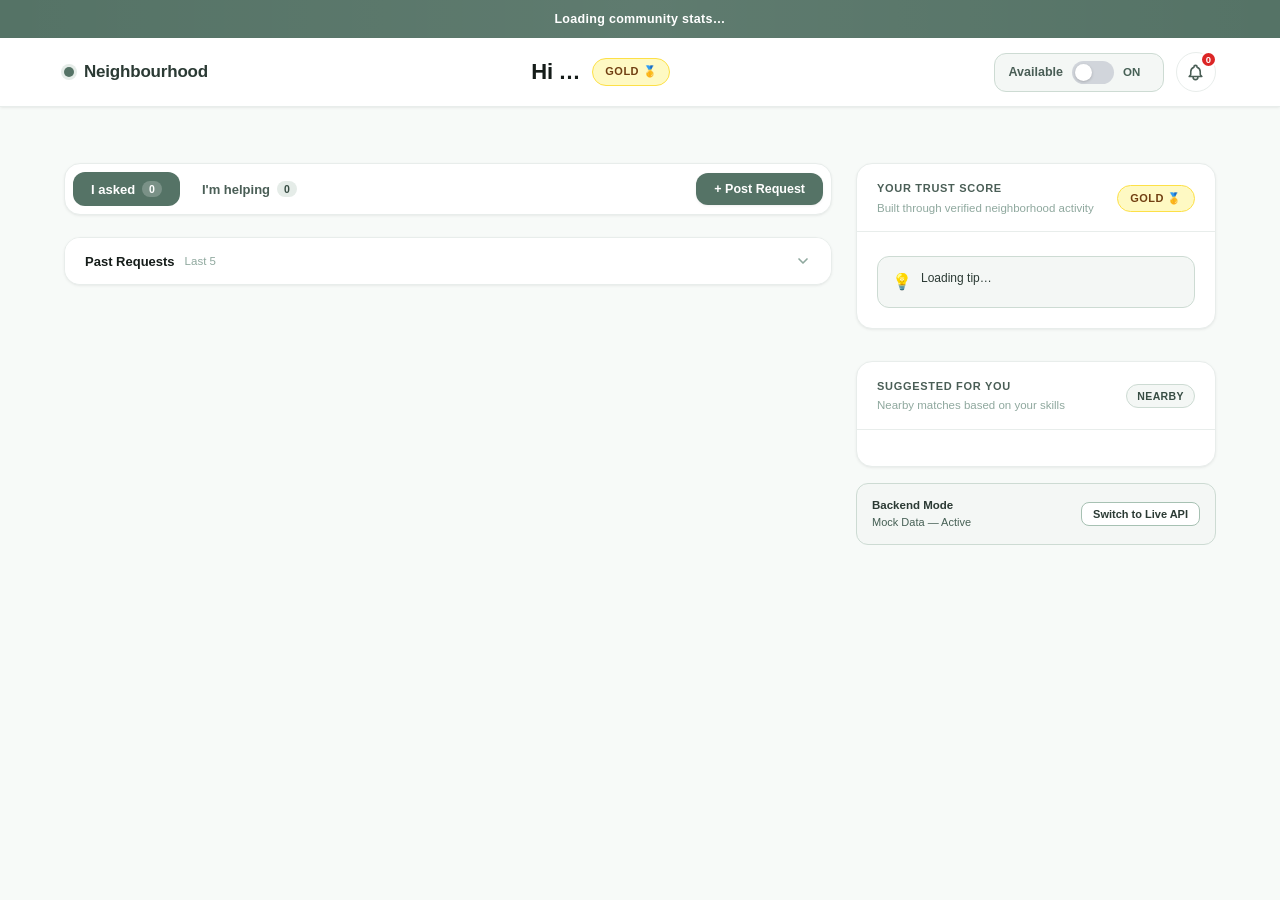
==== frontend/dashboard.html @ 4a4846ca "Dashboard" ====
<!DOCTYPE html>
<html lang="en">
<head>
  <meta charset="UTF-8" />
  <meta name="viewport" content="width=device-width, initial-scale=1.0" />
  <title>Neighborhood Help — Dashboard</title>
  <link rel="stylesheet" href="style.css" />
</head>
<body>

  <!-- ═══════════════════════════════════════════════════════════
       1. IMPACT BANNER
  ════════════════════════════════════════════════════════════ -->
  <div class="impact-banner" role="banner" aria-label="Community impact stats">
    <div class="impact-banner__inner" id="impactText">
      Loading community stats…
    </div>
  </div>

  <!-- ═══════════════════════════════════════════════════════════
       2. TOP NAV HEADER
  ════════════════════════════════════════════════════════════ -->
  <nav class="topnav" aria-label="Main navigation">
    <div class="topnav__inner container">

      <!-- Brand -->
      <div class="topnav__brand">
        <span class="topnav__logo-dot" aria-hidden="true"></span>
        <span class="topnav__brand-name">Neighbourhood</span>
      </div>

      <!-- Greeting + Badge (center on desktop) -->
      <div class="topnav__greeting">
        <h1 class="topnav__hi">Hi <span id="headerName">…</span></h1>
        <span id="headerBadge" class="badge-chip badge-chip--gold" aria-label="Trust badge">Gold 🥇</span>
      </div>

      <!-- Controls -->
      <div class="topnav__controls">

        <!-- Available toggle -->
        <label class="avail-toggle" for="availToggle" title="Toggle availability for helping neighbors">
          <span class="avail-toggle__label">Available</span>
          <div class="switch">
            <input type="checkbox" id="availToggle" role="switch"
                   aria-label="Toggle helper availability"
                   onchange="onAvailableToggle(this.checked)" />
            <span class="switch__slider"></span>
          </div>
          <span class="avail-toggle__state" id="availState">ON</span>
        </label>

        <!-- Notification Bell -->
        <div class="notif-wrap">
          <button class="notif-btn" id="notifBtn" onclick="toggleNotifDropdown()"
                  aria-label="Open notifications" aria-haspopup="true" aria-expanded="false">
            <svg viewBox="0 0 24 24" fill="none" stroke="currentColor" stroke-width="2" stroke-linecap="round" stroke-linejoin="round" aria-hidden="true">
              <path d="M15 17h5l-1.405-1.405A2.032 2.032 0 0118 14.158V11a6.002 6.002 0 00-4-5.659V5a2 2 0 10-4 0v.341C7.67 6.165 6 8.388 6 11v3.159c0 .538-.214 1.055-.595 1.436L4 17h5m6 0v1a3 3 0 11-6 0v-1m6 0H9"/>
            </svg>
            <span class="notif-badge" id="notifBadge" aria-live="polite">0</span>
          </button>

          <!-- Dropdown -->
          <div class="notif-dropdown" id="notifDropdown" role="dialog" aria-label="Notifications">
            <div class="notif-dropdown__header">
              <span class="notif-dropdown__title">Notifications</span>
              <button class="notif-dropdown__mark-all" onclick="markAllRead()">Mark all read</button>
            </div>
            <div class="notif-list" id="notifList" aria-live="polite">
              <!-- Rendered by JS -->
            </div>
          </div>
        </div>

      </div>
    </div>
  </nav>

  <!-- ═══════════════════════════════════════════════════════════
       MAIN
  ════════════════════════════════════════════════════════════ -->
  <main class="main" id="main">

    <!-- 3. STAT CARDS -->
    <section aria-label="Your statistics">
      <div class="stats-grid" id="statsGrid">
        <!-- Rendered by JS -->
      </div>
    </section>

    <!-- 4. TWO-COLUMN WORKSPACE -->
    <div class="workspace">

      <!-- ── LEFT COLUMN ──────────────────────────────────── -->
      <div class="left-col">

        <!-- Tab bar -->
        <div class="tab-bar" role="tablist">
          <div class="tabs">
            <button class="tab-btn active" id="tabBtn-asked"
                    role="tab" aria-selected="true"
                    onclick="switchTab('asked')" aria-controls="requestsList">
              I asked
              <span class="count" id="tabCountAsked">0</span>
            </button>
            <button class="tab-btn" id="tabBtn-helping"
                    role="tab" aria-selected="false"
                    onclick="switchTab('helping')" aria-controls="requestsList">
              I'm helping
              <span class="count" id="tabCountHelping">0</span>
            </button>
          </div>
          <button class="post-btn" aria-label="Post a new help request"
                  onclick="showToast('📝','Post Request','Neighborhood dispatch form opened. Describe your need and set urgency.')">
            + Post Request
          </button>
        </div>

        <!-- Requests list -->
        <div class="requests-list" id="requestsList" role="tabpanel" aria-label="Active requests">
          <!-- Rendered by JS -->
        </div>

        <!-- Past Requests Accordion -->
        <div class="past-accordion" id="pastAccordion">
          <button class="past-accordion__trigger"
                  onclick="togglePastAccordion()"
                  aria-expanded="false"
                  aria-controls="pastAccordionBody">
            <div class="past-accordion__left">
              <span>Past Requests</span>
              <span class="past-accordion__subtitle">Last 5</span>
            </div>
            <svg class="past-accordion__chevron" viewBox="0 0 24 24" fill="none"
                 stroke="currentColor" stroke-width="2.5" stroke-linecap="round"
                 stroke-linejoin="round" aria-hidden="true">
              <polyline points="6 9 12 15 18 9"/>
            </svg>
          </button>
          <div class="past-accordion__body" id="pastAccordionBody">
            <div id="pastList">
              <!-- Rendered by JS -->
            </div>
          </div>
        </div>

      </div><!-- /left-col -->

      <!-- ── RIGHT COLUMN ─────────────────────────────────── -->
      <aside class="right-col" aria-label="Trust score and suggestions">

        <!-- Trust Score Panel -->
        <div class="panel trust-panel">
          <div class="panel__head">
            <div>
              <div class="panel__title">Your Trust Score</div>
              <div class="panel__sub">Built through verified neighborhood activity</div>
            </div>
            <span id="trustBadgePill" class="badge-chip badge-chip--gold">Gold 🥇</span>
          </div>
          <div class="panel__body">
            <div id="trustBars">
              <!-- Rendered by JS -->
            </div>
            <div class="trust-tip">
              <span class="trust-tip__icon" aria-hidden="true">💡</span>
              <span class="trust-tip__text" id="trustTip">Loading tip…</span>
            </div>
          </div>
        </div>

        <!-- Suggested For You Panel -->
        <div class="panel">
          <div class="panel__head">
            <div>
              <div class="panel__title">Suggested For You</div>
              <div class="panel__sub">Nearby matches based on your skills</div>
            </div>
            <span class="chip chip--cat">Nearby</span>
          </div>
          <div class="panel__body" style="padding-top:16px;">
            <div id="suggestedList">
              <!-- Rendered by JS -->
            </div>
          </div>
        </div>

        <!-- Dev / Backend Mode Card -->
        <div class="dev-mode-card" role="region" aria-label="Developer mode settings">
          <div>
            <div class="dev-mode-card__label">Backend Mode</div>
            <div class="dev-mode-card__status" id="devModeStatus">Mock Data — Active</div>
          </div>
          <button class="dev-mode-card__btn" id="devModeBtn"
                  onclick="toggleMockMode()"
                  aria-label="Toggle between mock data and live API">
            Switch to Live API
          </button>
        </div>

      </aside><!-- /right-col -->

    </div><!-- /workspace -->
  </main>

  <!-- ═══════════════════════════════════════════════════════════
       TOAST NOTIFICATION
  ════════════════════════════════════════════════════════════ -->
  <div class="toast" id="toast" role="status" aria-live="polite" aria-atomic="true">
    <span class="toast__icon" id="toastIcon">💬</span>
    <div class="toast__body">
      <div class="toast__title" id="toastTitle"></div>
      <div class="toast__msg" id="toastMsg"></div>
    </div>
  </div>

  <script src="app.js"></script>
</body>
</html>
---- frontend/style.css ----
/* ============================================================
   NEIGHBORHOOD HELP PLATFORM — style.css
   Brand: #557366 (primary) and its tints
   Font: Arial, Helvetica, sans-serif
   ============================================================ */

/* ─── 1. CSS CUSTOM PROPERTIES ─────────────────────────────── */
:root {
  /* Brand palette */
  --brand-900: #1d2723;
  --brand-800: #2b3a34;
  --brand-700: #384d44;
  --brand-600: #466055;
  --brand-500: #557366; /* ★ Primary */
  --brand-400: #7d9e8e;
  --brand-300: #a7c1b3;
  --brand-200: #cddbd3;
  --brand-100: #e5ece8;
  --brand-50:  #f4f7f5;

  /* Semantic */
  --white:     #ffffff;
  --bg:        #f7faf8;
  --surface:   #ffffff;
  --border:    #e8edeb;
  --text-primary:   #151c19;
  --text-secondary: #4a5e56;
  --text-muted:     #8fa89e;

  /* Status colours */
  --sos:        #dc2626;
  --sos-bg:     #fef2f2;
  --sos-border: #fecaca;
  --amber:      #d97706;
  --amber-bg:   #fffbeb;
  --green:      #059669;
  --green-bg:   #ecfdf5;
  --grey:       #6b7280;
  --grey-bg:    #f3f4f6;

  /* Shadows */
  --shadow-xs:  0 1px 3px 0 rgba(0,0,0,.06), 0 1px 2px -1px rgba(0,0,0,.04);
  --shadow-sm:  0 2px 8px 0 rgba(0,0,0,.08), 0 1px 3px -1px rgba(0,0,0,.05);
  --shadow-md:  0 8px 24px 0 rgba(0,0,0,.10), 0 2px 6px -2px rgba(0,0,0,.06);
  --shadow-lg:  0 20px 48px 0 rgba(0,0,0,.14), 0 6px 12px -4px rgba(0,0,0,.08);

  --radius-sm: 8px;
  --radius-md: 12px;
  --radius-lg: 16px;
  --radius-xl: 20px;
  --radius-pill: 9999px;
}

/* ─── 2. RESET ──────────────────────────────────────────────── */
*, *::before, *::after { box-sizing: border-box; margin: 0; padding: 0; }
html { scroll-behavior: smooth; font-size: 16px; }

body {
  font-family: Arial, Helvetica, sans-serif;
  background: var(--bg);
  color: var(--text-primary);
  line-height: 1.6;
  -webkit-font-smoothing: antialiased;
}

a { text-decoration: none; color: inherit; }
button { cursor: pointer; font-family: inherit; border: none; background: none; }
img { max-width: 100%; display: block; }
ul { list-style: none; }

/* ─── 3. UTILITY CLASSES ────────────────────────────────────── */
.sr-only {
  position: absolute; width: 1px; height: 1px;
  padding: 0; margin: -1px; overflow: hidden;
  clip: rect(0,0,0,0); white-space: nowrap; border: 0;
}

.container {
  max-width: 1200px;
  margin: 0 auto;
  padding: 0 24px;
}

/* ─── 4. IMPACT BANNER ──────────────────────────────────────── */
.impact-banner {
  background: var(--brand-500);
  color: var(--white);
  text-align: center;
  padding: 9px 16px;
  font-size: 12.5px;
  font-weight: 600;
  letter-spacing: .3px;
  position: relative;
  overflow: hidden;
}
.impact-banner::before {
  content: '';
  position: absolute;
  inset: 0;
  background: linear-gradient(90deg, transparent, rgba(255,255,255,.06) 50%, transparent);
}
.impact-banner__inner {
  display: flex;
  align-items: center;
  justify-content: center;
  gap: 6px;
  flex-wrap: wrap;
}
.impact-banner__dot {
  width: 6px; height: 6px;
  border-radius: 50%;
  background: rgba(255,255,255,.55);
  display: inline-block;
}
.impact-banner__stat { opacity: .95; }

/* ─── 5. TOPNAV HEADER ──────────────────────────────────────── */
.topnav {
  background: var(--white);
  border-bottom: 1px solid var(--border);
  box-shadow: var(--shadow-xs);
  position: sticky;
  top: 0;
  z-index: 200;
}
.topnav__inner {
  display: flex;
  align-items: center;
  justify-content: space-between;
  gap: 16px;
  padding: 14px 24px;
}
.topnav__brand {
  display: flex;
  align-items: center;
  gap: 10px;
}
.topnav__logo-dot {
  width: 10px; height: 10px;
  border-radius: 50%;
  background: var(--brand-500);
  box-shadow: 0 0 0 3px var(--brand-100);
}
.topnav__brand-name {
  font-size: 17px;
  font-weight: 700;
  color: var(--brand-800);
  letter-spacing: -.2px;
}

.topnav__greeting {
  display: flex;
  align-items: center;
  gap: 12px;
}
.topnav__hi {
  font-size: 22px;
  font-weight: 800;
  color: var(--text-primary);
  letter-spacing: -.3px;
}
.badge-chip {
  display: inline-flex;
  align-items: center;
  gap: 5px;
  padding: 4px 12px;
  border-radius: var(--radius-pill);
  font-size: 11px;
  font-weight: 700;
  letter-spacing: .5px;
  text-transform: uppercase;
  border: 1.5px solid;
}
.badge-chip--gold   { background: #fef9c3; color: #713f12; border-color: #fde047; }
.badge-chip--silver { background: #f1f5f9; color: #334155; border-color: #cbd5e1; }
.badge-chip--bronze { background: #fef3c7; color: #78350f; border-color: #fcd34d; }

.topnav__controls {
  display: flex;
  align-items: center;
  gap: 12px;
}

/* Available toggle */
.avail-toggle {
  display: flex;
  align-items: center;
  gap: 9px;
  padding: 7px 14px;
  border-radius: var(--radius-md);
  background: var(--brand-50);
  border: 1.5px solid var(--brand-200);
  transition: background .2s, border-color .2s;
  cursor: pointer;
  user-select: none;
}
.avail-toggle:hover { background: var(--brand-100); }
.avail-toggle__label { font-size: 12.5px; font-weight: 700; color: var(--text-secondary); }
.avail-toggle__state { font-size: 11.5px; font-weight: 800; color: var(--brand-600); min-width: 26px; }

.switch { position: relative; display: inline-block; width: 42px; height: 23px; }
.switch input { opacity: 0; width: 0; height: 0; }
.switch__slider {
  position: absolute; inset: 0;
  background: #d1d5db;
  border-radius: var(--radius-pill);
  transition: background .25s;
}
.switch__slider::before {
  content: '';
  position: absolute;
  width: 17px; height: 17px;
  left: 3px; top: 3px;
  background: var(--white);
  border-radius: 50%;
  transition: transform .25s;
  box-shadow: 0 1px 3px rgba(0,0,0,.2);
}
.switch input:checked + .switch__slider { background: var(--brand-500); }
.switch input:checked + .switch__slider::before { transform: translateX(19px); }
.switch input:focus-visible + .switch__slider { outline: 2px solid var(--brand-500); outline-offset: 2px; }

/* Notification bell */
.notif-wrap { position: relative; }
.notif-btn {
  position: relative;
  width: 40px; height: 40px;
  border-radius: 50%;
  display: flex; align-items: center; justify-content: center;
  color: var(--text-secondary);
  background: transparent;
  border: 1.5px solid var(--border);
  transition: background .2s, color .2s, border-color .2s;
}
.notif-btn:hover { background: var(--brand-50); color: var(--brand-600); border-color: var(--brand-200); }
.notif-btn svg { width: 19px; height: 19px; }
.notif-badge {
  position: absolute;
  top: -2px; right: -2px;
  background: var(--sos);
  color: var(--white);
  font-size: 9.5px; font-weight: 800;
  width: 17px; height: 17px;
  border-radius: 50%;
  display: flex; align-items: center; justify-content: center;
  border: 2px solid var(--white);
}
.notif-badge.hidden { display: none; }

/* Notification dropdown */
.notif-dropdown {
  position: absolute;
  top: calc(100% + 10px);
  right: 0;
  width: 320px;
  background: var(--white);
  border: 1.5px solid var(--border);
  border-radius: var(--radius-lg);
  box-shadow: var(--shadow-lg);
  overflow: hidden;
  z-index: 300;
  display: none;
}
.notif-dropdown.open { display: block; }
.notif-dropdown__header {
  display: flex; align-items: center; justify-content: space-between;
  padding: 13px 16px 11px;
  border-bottom: 1px solid var(--border);
}
.notif-dropdown__title { font-size: 11px; font-weight: 700; text-transform: uppercase; letter-spacing: .7px; color: var(--text-secondary); }
.notif-dropdown__mark-all { font-size: 11.5px; font-weight: 700; color: var(--brand-500); background: none; border: none; cursor: pointer; }
.notif-dropdown__mark-all:hover { color: var(--brand-700); }
.notif-list { max-height: 280px; overflow-y: auto; }
.notif-item {
  display: flex; align-items: flex-start; gap: 10px;
  padding: 12px 16px;
  border-bottom: 1px solid var(--brand-50);
  transition: background .15s;
}
.notif-item:hover { background: var(--brand-50); }
.notif-item.unread { background: rgba(85,115,102,.04); }
.notif-item__dot {
  width: 8px; height: 8px; border-radius: 50%;
  background: var(--brand-500);
  margin-top: 5px; flex-shrink: 0;
}
.notif-item.read .notif-item__dot { background: transparent; border: 1.5px solid var(--border); }
.notif-item__text { font-size: 12.5px; color: var(--text-primary); line-height: 1.5; }
.notif-item.read .notif-item__text { color: var(--text-secondary); }

/* ─── 6. MAIN CONTENT ───────────────────────────────────────── */
.main { padding: 28px 24px 60px; max-width: 1200px; margin: 0 auto; }

/* ─── 7. STAT CARDS ─────────────────────────────────────────── */
.stats-grid {
  display: grid;
  grid-template-columns: repeat(4, 1fr);
  gap: 16px;
  margin-bottom: 28px;
}
.stat-card {
  background: var(--white);
  border: 1.5px solid var(--border);
  border-radius: var(--radius-lg);
  padding: 20px 22px;
  box-shadow: var(--shadow-xs);
  position: relative;
  overflow: hidden;
  transition: box-shadow .2s, transform .2s;
}
.stat-card:hover { box-shadow: var(--shadow-sm); transform: translateY(-1px); }
.stat-card::after {
  content: '';
  position: absolute;
  top: 0; left: 0; right: 0;
  height: 3px;
  background: var(--brand-500);
  border-radius: var(--radius-lg) var(--radius-lg) 0 0;
}
.stat-card__label {
  font-size: 11px; font-weight: 700;
  text-transform: uppercase; letter-spacing: .6px;
  color: var(--text-muted);
  margin-bottom: 10px;
}
.stat-card__value {
  font-size: 34px; font-weight: 800;
  color: var(--brand-700);
  line-height: 1;
  letter-spacing: -1px;
}
.stat-card__value--amber { color: var(--amber); }
.stat-card__value--green { color: var(--green); }
.stat-card__sub {
  font-size: 11.5px; color: var(--text-muted);
  margin-top: 6px;
}
.stat-card__icon {
  position: absolute;
  bottom: 16px; right: 18px;
  font-size: 28px;
  opacity: .12;
}

/* ─── 8. TWO-COLUMN LAYOUT ──────────────────────────────────── */
.workspace {
  display: grid;
  grid-template-columns: 1fr 360px;
  gap: 24px;
  align-items: start;
}

/* ─── 9. PANEL / CARD SHELL ─────────────────────────────────── */
.panel {
  background: var(--white);
  border: 1.5px solid var(--border);
  border-radius: var(--radius-lg);
  box-shadow: var(--shadow-xs);
  overflow: hidden;
}
.panel__head {
  display: flex; align-items: center; justify-content: space-between;
  padding: 16px 20px 14px;
  border-bottom: 1px solid var(--border);
}
.panel__title {
  font-size: 11px; font-weight: 700;
  text-transform: uppercase; letter-spacing: .7px;
  color: var(--text-secondary);
}
.panel__sub {
  font-size: 11.5px; color: var(--text-muted); margin-top: 1px;
}
.panel__body { padding: 20px; }

/* ─── 10. TAB BAR ───────────────────────────────────────────── */
.tab-bar {
  display: flex;
  align-items: center;
  justify-content: space-between;
  padding: 8px;
  background: var(--white);
  border: 1.5px solid var(--border);
  border-radius: var(--radius-lg);
  box-shadow: var(--shadow-xs);
  margin-bottom: 16px;
}
.tabs { display: flex; gap: 4px; }
.tab-btn {
  display: flex; align-items: center; gap: 7px;
  padding: 9px 18px;
  border-radius: var(--radius-md);
  font-size: 13px; font-weight: 700;
  color: var(--text-secondary);
  border: none; background: none;
  transition: all .2s;
}
.tab-btn:hover { background: var(--brand-50); color: var(--brand-700); }
.tab-btn.active { background: var(--brand-500); color: var(--white); }
.tab-btn .count {
  font-size: 10.5px; font-weight: 800;
  padding: 2px 7px;
  border-radius: var(--radius-pill);
  background: rgba(255,255,255,.22);
  color: inherit;
}
.tab-btn:not(.active) .count { background: var(--brand-100); color: var(--brand-700); }

.post-btn {
  display: flex; align-items: center; gap: 7px;
  padding: 9px 18px;
  border-radius: var(--radius-md);
  font-size: 12.5px; font-weight: 700;
  background: var(--brand-500);
  color: var(--white);
  border: none;
  transition: background .2s;
  box-shadow: var(--shadow-xs);
}
.post-btn:hover { background: var(--brand-600); }

/* ─── 11. REQUEST CARDS ─────────────────────────────────────── */
.requests-list { display: flex; flex-direction: column; gap: 14px; }

.req-card {
  background: var(--white);
  border: 1.5px solid var(--border);
  border-radius: var(--radius-lg);
  padding: 20px;
  box-shadow: var(--shadow-xs);
  transition: box-shadow .2s;
}
.req-card:hover { box-shadow: var(--shadow-sm); }
.req-card--sos {
  border-color: var(--sos-border);
  box-shadow: 0 0 0 3px rgba(220,38,38,.06), var(--shadow-xs);
}

.req-card__header {
  display: flex; align-items: flex-start;
  justify-content: space-between; gap: 12px;
}
.req-card__title-row { display: flex; align-items: center; gap: 8px; flex-wrap: wrap; }
.req-card__title { font-size: 16px; font-weight: 700; color: var(--text-primary); line-height: 1.3; }
.req-card__meta { display: flex; align-items: center; gap: 8px; margin-top: 5px; flex-wrap: wrap; }
.req-card__id { font-size: 11px; color: var(--text-muted); }

/* Urgency Chips */
.chip {
  display: inline-flex; align-items: center; gap: 4px;
  padding: 3px 10px;
  border-radius: var(--radius-pill);
  font-size: 10.5px; font-weight: 700;
  text-transform: uppercase; letter-spacing: .4px;
  border: 1px solid transparent;
}
.chip--sos     { background: var(--sos-bg); color: var(--sos); border-color: var(--sos-border); }
.chip--cat     { background: var(--brand-50); color: var(--brand-700); border-color: var(--brand-200); }
.chip--amber   { background: var(--amber-bg); color: var(--amber); border-color: #fde68a; }
.chip--green   { background: var(--green-bg); color: var(--green); border-color: #6ee7b7; }
.chip--grey    { background: var(--grey-bg); color: var(--grey); border-color: #d1d5db; }
.chip--blue    { background: #eff6ff; color: #2563eb; border-color: #bfdbfe; }

/* SOS Pulse Indicator */
.sos-dot {
  width: 8px; height: 8px;
  border-radius: 50%;
  background: var(--sos);
  animation: sos-pulse 1.8s infinite;
  display: inline-block;
}
@keyframes sos-pulse {
  0%, 100% { opacity: 1; transform: scale(1); }
  50%       { opacity: .4; transform: scale(.7); }
}

/* SOS Escalation Box */
.escalation-box {
  margin-top: 16px;
  padding: 14px 16px;
  border-radius: var(--radius-md);
  background: var(--sos-bg);
  border: 1px solid var(--sos-border);
  display: flex; align-items: center; justify-content: space-between; gap: 12px;
}
.escalation-box__left { display: flex; align-items: center; gap: 10px; }
.escalation-box__icon { font-size: 20px; }
.escalation-box__text { font-size: 13px; font-weight: 600; color: #991b1b; line-height: 1.4; }
.escalation-box__text strong { font-weight: 800; }
.escalation-box__timer {
  text-align: right; flex-shrink: 0;
}
.escalation-box__timer-label { font-size: 10px; color: #b91c1c; font-weight: 600; }
.escalation-box__timer-val {
  font-family: 'Courier New', monospace;
  font-size: 18px; font-weight: 800;
  color: #991b1b;
  background: rgba(220,38,38,.1);
  padding: 3px 10px;
  border-radius: 6px;
  display: block;
}

/* Status Progress Line */
.progress-track {
  margin-top: 18px;
  position: relative;
}
.progress-steps {
  display: flex; align-items: flex-start;
  position: relative;
}
.progress-steps::before {
  content: '';
  position: absolute;
  top: 11px; left: 12px; right: 12px;
  height: 2px;
  background: #e5e7eb;
  z-index: 0;
}
.progress-fill {
  position: absolute;
  top: 11px; left: 12px;
  height: 2px;
  background: var(--brand-500);
  z-index: 1;
  transition: width .5s ease;
}
.progress-step {
  flex: 1;
  display: flex; flex-direction: column; align-items: center;
  position: relative; z-index: 2;
}
.progress-step__circle {
  width: 24px; height: 24px;
  border-radius: 50%;
  background: #e5e7eb;
  display: flex; align-items: center; justify-content: center;
  font-size: 10px; font-weight: 700;
  color: #9ca3af;
  border: 2px solid var(--white);
  box-shadow: 0 0 0 1.5px #e5e7eb;
  transition: all .3s;
}
.progress-step.past .progress-step__circle { background: var(--brand-500); color: var(--white); box-shadow: 0 0 0 1.5px var(--brand-500); }
.progress-step.active .progress-step__circle { background: var(--brand-500); color: var(--white); box-shadow: 0 0 0 3px var(--brand-100), 0 0 0 4px var(--brand-300); }
.progress-step.active-amber .progress-step__circle { background: var(--amber); color: var(--white); box-shadow: 0 0 0 3px var(--amber-bg), 0 0 0 4px #fcd34d; }
.progress-step.active-green .progress-step__circle { background: var(--green); color: var(--white); box-shadow: 0 0 0 3px var(--green-bg), 0 0 0 4px #6ee7b7; }
.progress-step__label {
  font-size: 10.5px; font-weight: 600;
  color: var(--text-muted);
  margin-top: 6px; text-align: center; white-space: nowrap;
}
.progress-step.past .progress-step__label,
.progress-step.active .progress-step__label { color: var(--brand-700); font-weight: 700; }
.progress-step.active-amber .progress-step__label { color: var(--amber); font-weight: 700; }
.progress-step.active-green .progress-step__label { color: var(--green); font-weight: 700; }

/* Helper strip */
.helper-strip {
  margin-top: 16px;
  padding: 12px 14px;
  border-radius: var(--radius-md);
  background: var(--brand-50);
  border: 1px solid var(--brand-200);
  display: flex; align-items: center; justify-content: space-between; gap: 12px;
}
.helper-strip__left { display: flex; align-items: center; gap: 10px; }
.helper-strip__avatar {
  width: 36px; height: 36px;
  border-radius: 50%;
  background: var(--brand-500);
  color: var(--white);
  font-size: 14px; font-weight: 700;
  display: flex; align-items: center; justify-content: center;
  flex-shrink: 0;
}
.helper-strip__name { font-size: 13px; font-weight: 700; color: var(--brand-800); }
.helper-strip__role { font-size: 11px; color: var(--text-muted); margin-top: 1px; }
.helper-strip__right { display: flex; align-items: center; gap: 6px; }
.helper-strip__rating { font-size: 13px; font-weight: 800; color: var(--amber); }

/* Request Action Buttons */
.req-card__actions {
  display: flex; align-items: center; justify-content: flex-end; gap: 8px;
  margin-top: 18px;
  padding-top: 14px;
  border-top: 1px solid var(--border);
}
.btn {
  display: inline-flex; align-items: center; gap: 5px;
  padding: 8px 15px;
  border-radius: var(--radius-md);
  font-size: 12px; font-weight: 700;
  border: 1.5px solid transparent;
  transition: all .2s;
}
.btn--ghost { background: var(--bg); border-color: var(--border); color: var(--text-secondary); }
.btn--ghost:hover { background: var(--border); color: var(--text-primary); }
.btn--outline { background: var(--white); border-color: var(--brand-300); color: var(--brand-700); }
.btn--outline:hover { background: var(--brand-50); border-color: var(--brand-500); }
.btn--primary { background: var(--brand-500); color: var(--white); border-color: var(--brand-500); }
.btn--primary:hover { background: var(--brand-600); border-color: var(--brand-600); }
.btn--danger { color: var(--sos); border-color: transparent; background: transparent; }
.btn--danger:hover { background: var(--sos-bg); border-color: var(--sos-border); }
.btn--success { background: var(--green); color: var(--white); border-color: var(--green); }
.btn--success:hover { background: #047857; }

/* ─── 12. PAST REQUESTS ACCORDION ───────────────────────────── */
.past-accordion {
  margin-top: 6px;
  background: var(--white);
  border: 1.5px solid var(--border);
  border-radius: var(--radius-lg);
  box-shadow: var(--shadow-xs);
  overflow: hidden;
}
.past-accordion__trigger {
  display: flex; align-items: center; justify-content: space-between;
  width: 100%; padding: 15px 20px;
  font-size: 13px; font-weight: 700; color: var(--text-primary);
  background: var(--white);
  border: none; cursor: pointer;
  transition: background .15s;
}
.past-accordion__trigger:hover { background: var(--brand-50); }
.past-accordion__left { display: flex; align-items: center; gap: 10px; }
.past-accordion__subtitle { font-size: 11.5px; color: var(--text-muted); font-weight: 400; }
.past-accordion__chevron {
  width: 16px; height: 16px; color: var(--text-muted);
  transition: transform .25s;
}
.past-accordion.open .past-accordion__chevron { transform: rotate(180deg); }
.past-accordion__body {
  display: none;
  border-top: 1px solid var(--border);
}
.past-accordion.open .past-accordion__body { display: block; }
.past-item {
  display: flex; align-items: center; justify-content: space-between;
  padding: 12px 20px;
  border-bottom: 1px solid var(--brand-50);
  gap: 12px;
}
.past-item:last-child { border-bottom: none; }
.past-item__title { font-size: 13.5px; font-weight: 700; color: var(--text-primary); }
.past-item__date { font-size: 11px; color: var(--text-muted); margin-top: 2px; }
.past-item__right { display: flex; align-items: center; gap: 8px; flex-shrink: 0; }
.past-item__rating { font-size: 12px; font-weight: 700; color: var(--amber); }

/* ─── 13. EMPTY STATE ───────────────────────────────────────── */
.empty-state {
  padding: 40px 20px;
  text-align: center;
  border: 2px dashed var(--border);
  border-radius: var(--radius-lg);
  background: var(--white);
}
.empty-state__emoji { font-size: 36px; margin-bottom: 10px; }
.empty-state__title { font-size: 14px; font-weight: 700; color: var(--text-primary); }
.empty-state__sub { font-size: 12.5px; color: var(--text-muted); margin-top: 4px; line-height: 1.5; }

/* ─── 14. TRUST SCORE PANEL ─────────────────────────────────── */
.trust-panel { margin-bottom: 16px; }
.trust-bar-row { margin-bottom: 14px; }
.trust-bar-row__top {
  display: flex; align-items: center; justify-content: space-between;
  margin-bottom: 5px;
}
.trust-bar-row__label { font-size: 12.5px; font-weight: 600; color: var(--text-secondary); }
.trust-bar-row__val { font-size: 12px; font-weight: 800; color: var(--brand-700); }
.trust-bar-row__track {
  width: 100%; height: 7px;
  background: var(--border);
  border-radius: var(--radius-pill);
  overflow: hidden;
}
.trust-bar-row__fill {
  height: 100%;
  background: linear-gradient(90deg, var(--brand-400), var(--brand-500));
  border-radius: var(--radius-pill);
  transition: width .7s cubic-bezier(.4,0,.2,1);
}

.trust-tip {
  padding: 12px 14px;
  background: var(--brand-50);
  border: 1px solid var(--brand-200);
  border-radius: var(--radius-md);
  display: flex; align-items: flex-start; gap: 9px;
  margin-top: 4px;
}
.trust-tip__icon { font-size: 16px; flex-shrink: 0; }
.trust-tip__text { font-size: 12px; color: var(--brand-800); line-height: 1.5; }

/* ─── 15. SUGGESTED PANEL ───────────────────────────────────── */
.suggested-list { display: flex; flex-direction: column; gap: 10px; }
.suggest-card {
  padding: 13px 15px;
  border: 1.5px solid var(--border);
  border-radius: var(--radius-md);
  background: var(--white);
  transition: border-color .2s, box-shadow .2s;
  cursor: pointer;
}
.suggest-card:hover { border-color: var(--brand-300); box-shadow: var(--shadow-xs); }
.suggest-card__top { display: flex; align-items: center; justify-content: space-between; gap: 8px; }
.suggest-card__title { font-size: 13px; font-weight: 700; color: var(--text-primary); }
.suggest-card__score {
  font-size: 11px; font-weight: 800;
  padding: 2px 9px;
  border-radius: var(--radius-pill);
  background: var(--brand-50); color: var(--brand-700);
  border: 1px solid var(--brand-200);
  flex-shrink: 0;
}
.suggest-card__bottom {
  display: flex; align-items: center; justify-content: space-between;
  margin-top: 8px;
}
.suggest-card__dist { font-size: 11.5px; color: var(--text-muted); display: flex; align-items: center; gap: 4px; }
.suggest-card__offer {
  font-size: 11.5px; font-weight: 700;
  padding: 5px 12px;
  border-radius: var(--radius-md);
  background: var(--brand-500); color: var(--white);
  border: none; cursor: pointer;
  transition: background .2s;
}
.suggest-card__offer:hover { background: var(--brand-600); }

.suggest-empty {
  padding: 22px 16px;
  border: 2px dashed var(--border);
  border-radius: var(--radius-md);
  text-align: center;
}
.suggest-empty__text { font-size: 12.5px; color: var(--text-secondary); line-height: 1.6; }
.suggest-empty__btn {
  margin-top: 10px;
  padding: 7px 16px;
  border-radius: var(--radius-md);
  background: var(--brand-500); color: var(--white);
  font-size: 12px; font-weight: 700; border: none; cursor: pointer;
  transition: background .2s;
}
.suggest-empty__btn:hover { background: var(--brand-600); }

/* ─── 16. DEV MODE SWITCHER ─────────────────────────────────── */
.dev-mode-card {
  margin-top: 0;
  padding: 12px 15px;
  border-radius: var(--radius-md);
  background: var(--brand-50);
  border: 1.5px solid var(--brand-200);
  display: flex; align-items: center; justify-content: space-between; gap: 10px;
}
.dev-mode-card__label { font-size: 11.5px; font-weight: 700; color: var(--brand-800); }
.dev-mode-card__status { font-size: 11px; color: var(--brand-600); }
.dev-mode-card__btn {
  font-size: 11px; font-weight: 700;
  padding: 5px 11px;
  border-radius: var(--radius-sm);
  background: var(--white);
  border: 1.5px solid var(--brand-300);
  color: var(--brand-800);
  cursor: pointer;
  transition: background .15s;
  white-space: nowrap;
}
.dev-mode-card__btn:hover { background: var(--brand-100); }

/* ─── 17. TOAST ─────────────────────────────────────────────── */
.toast {
  position: fixed;
  bottom: 24px; right: 24px;
  z-index: 9999;
  background: var(--brand-900);
  color: var(--white);
  border-radius: var(--radius-md);
  padding: 13px 18px;
  box-shadow: var(--shadow-lg);
  display: flex; align-items: center; gap: 12px;
  max-width: 320px;
  border-left: 4px solid var(--brand-400);
  transform: translateY(100px);
  opacity: 0;
  pointer-events: none;
  transition: transform .35s cubic-bezier(.4,0,.2,1), opacity .35s;
}
.toast.show { transform: translateY(0); opacity: 1; pointer-events: auto; }
.toast__icon { font-size: 20px; flex-shrink: 0; }
.toast__body {}
.toast__title { font-size: 11px; font-weight: 700; text-transform: uppercase; letter-spacing: .5px; color: var(--brand-300); }
.toast__msg { font-size: 13px; font-weight: 600; margin-top: 1px; }

/* ─── 18. RIGHT COLUMN SPACING ──────────────────────────────── */
.right-col { display: flex; flex-direction: column; gap: 16px; }

/* ─── 19. RESPONSIVE ────────────────────────────────────────── */
@media (max-width: 1024px) {
  .workspace { grid-template-columns: 1fr 320px; }
}

@media (max-width: 768px) {
  .stats-grid { grid-template-columns: 1fr 1fr; }
  .workspace  { grid-template-columns: 1fr; }
  .post-btn   { display: none; }
  .topnav__hi { font-size: 18px; }
  .topnav__inner { flex-wrap: wrap; gap: 10px; }
}

@media (max-width: 480px) {
  .stats-grid { grid-template-columns: 1fr 1fr; gap: 10px; }
  .container, .main { padding-left: 16px; padding-right: 16px; }
  .stat-card__value { font-size: 26px; }
  .req-card { padding: 15px; }
}
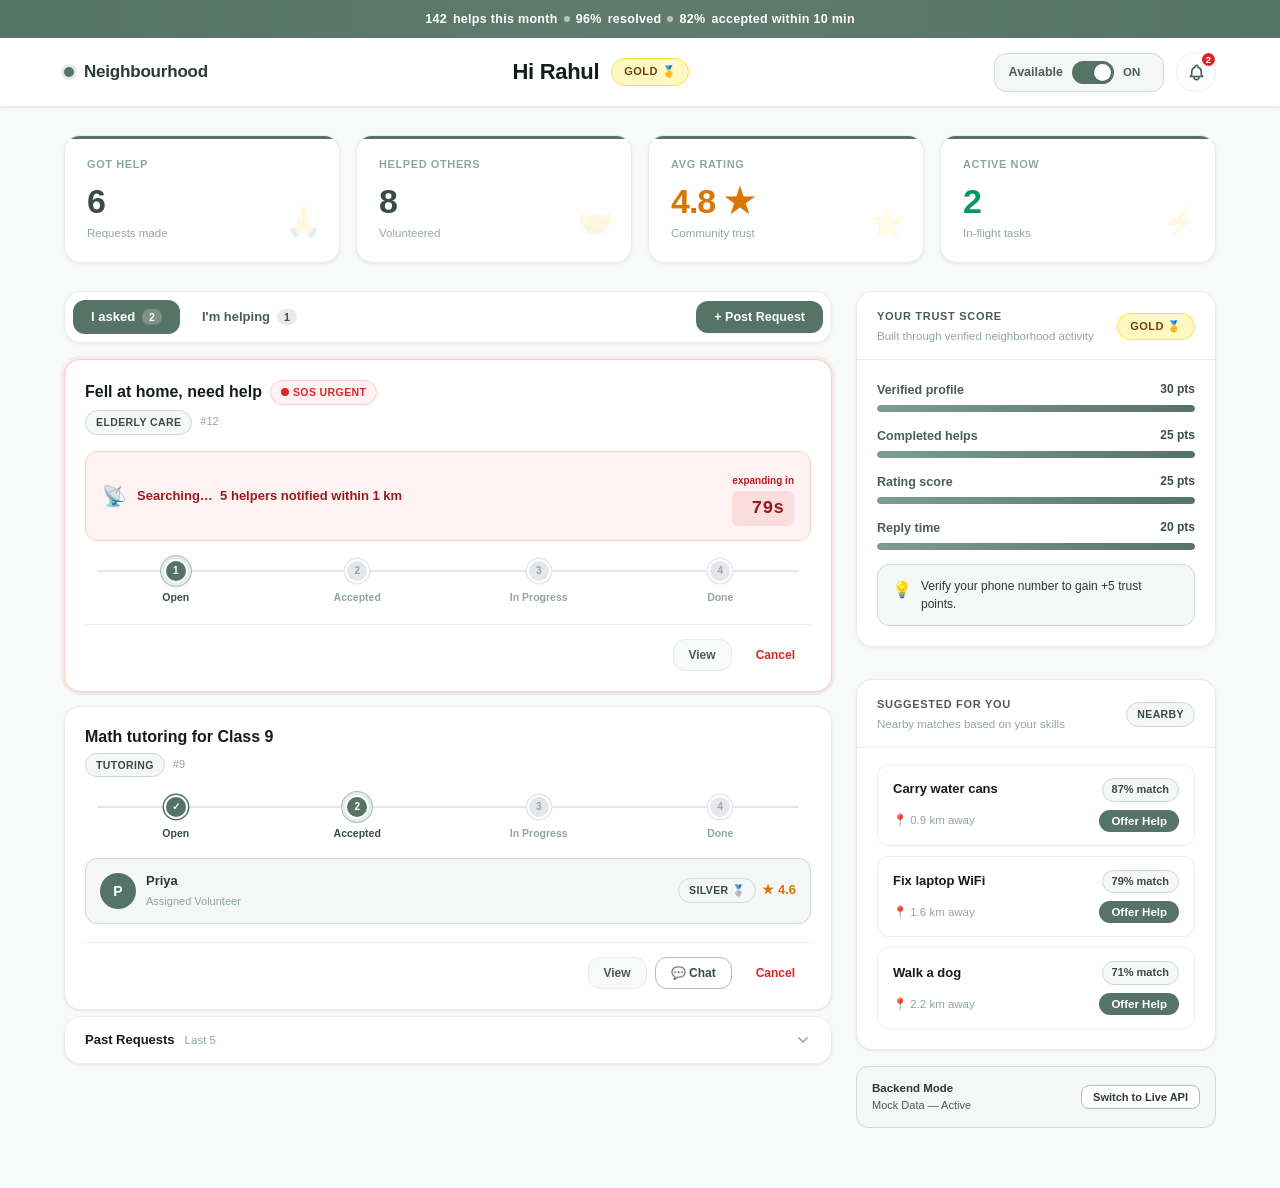
==== commit fb7a6a19: "backend structure" ====
--- a/frontend/dashboard.html
+++ b/frontend/dashboard.html
@@ -4,7 +4,7 @@
   <meta charset="UTF-8" />
   <meta name="viewport" content="width=device-width, initial-scale=1.0" />
   <title>Neighborhood Help — Dashboard</title>
-  <link rel="stylesheet" href="style.css" />
+  <link rel="stylesheet" href="../frontend/CSS/style.css" />
 </head>
 <body>
 
@@ -214,6 +214,6 @@
     </div>
   </div>
 
-  <script src="app.js"></script>
+  <script src="../frontend/JS/main.js"></script>
 </body>
 </html>
--- a/frontend/CSS/style.css
+++ b/frontend/CSS/style.css
@@ -0,0 +1,818 @@
+/* ============================================================
+   NEIGHBORHOOD HELP PLATFORM — style.css
+   Brand: #557366 (primary) and its tints
+   Font: Arial, Helvetica, sans-serif
+   ============================================================ */
+
+/* ─── 1. CSS CUSTOM PROPERTIES ─────────────────────────────── */
+:root {
+  /* Brand palette */
+  --brand-900: #1d2723;
+  --brand-800: #2b3a34;
+  --brand-700: #384d44;
+  --brand-600: #466055;
+  --brand-500: #557366; /* ★ Primary */
+  --brand-400: #7d9e8e;
+  --brand-300: #a7c1b3;
+  --brand-200: #cddbd3;
+  --brand-100: #e5ece8;
+  --brand-50:  #f4f7f5;
+
+  /* Semantic */
+  --white:     #ffffff;
+  --bg:        #f7faf8;
+  --surface:   #ffffff;
+  --border:    #e8edeb;
+  --text-primary:   #151c19;
+  --text-secondary: #4a5e56;
+  --text-muted:     #8fa89e;
+
+  /* Status colours */
+  --sos:        #dc2626;
+  --sos-bg:     #fef2f2;
+  --sos-border: #fecaca;
+  --amber:      #d97706;
+  --amber-bg:   #fffbeb;
+  --green:      #059669;
+  --green-bg:   #ecfdf5;
+  --grey:       #6b7280;
+  --grey-bg:    #f3f4f6;
+
+  /* Shadows */
+  --shadow-xs:  0 1px 3px 0 rgba(0,0,0,.06), 0 1px 2px -1px rgba(0,0,0,.04);
+  --shadow-sm:  0 2px 8px 0 rgba(0,0,0,.08), 0 1px 3px -1px rgba(0,0,0,.05);
+  --shadow-md:  0 8px 24px 0 rgba(0,0,0,.10), 0 2px 6px -2px rgba(0,0,0,.06);
+  --shadow-lg:  0 20px 48px 0 rgba(0,0,0,.14), 0 6px 12px -4px rgba(0,0,0,.08);
+
+  --radius-sm: 8px;
+  --radius-md: 12px;
+  --radius-lg: 16px;
+  --radius-xl: 20px;
+  --radius-pill: 9999px;
+}
+
+/* ─── 2. RESET ──────────────────────────────────────────────── */
+*, *::before, *::after { box-sizing: border-box; margin: 0; padding: 0; }
+html { scroll-behavior: smooth; font-size: 16px; }
+
+body {
+  font-family: Arial, Helvetica, sans-serif;
+  background: var(--bg);
+  color: var(--text-primary);
+  line-height: 1.6;
+  -webkit-font-smoothing: antialiased;
+}
+
+a { text-decoration: none; color: inherit; }
+button { cursor: pointer; font-family: inherit; border: none; background: none; }
+img { max-width: 100%; display: block; }
+ul { list-style: none; }
+
+/* ─── 3. UTILITY CLASSES ────────────────────────────────────── */
+.sr-only {
+  position: absolute; width: 1px; height: 1px;
+  padding: 0; margin: -1px; overflow: hidden;
+  clip: rect(0,0,0,0); white-space: nowrap; border: 0;
+}
+
+.container {
+  max-width: 1200px;
+  margin: 0 auto;
+  padding: 0 24px;
+}
+
+/* ─── 4. IMPACT BANNER ──────────────────────────────────────── */
+.impact-banner {
+  background: var(--brand-500);
+  color: var(--white);
+  text-align: center;
+  padding: 9px 16px;
+  font-size: 12.5px;
+  font-weight: 600;
+  letter-spacing: .3px;
+  position: relative;
+  overflow: hidden;
+}
+.impact-banner::before {
+  content: '';
+  position: absolute;
+  inset: 0;
+  background: linear-gradient(90deg, transparent, rgba(255,255,255,.06) 50%, transparent);
+}
+.impact-banner__inner {
+  display: flex;
+  align-items: center;
+  justify-content: center;
+  gap: 6px;
+  flex-wrap: wrap;
+}
+.impact-banner__dot {
+  width: 6px; height: 6px;
+  border-radius: 50%;
+  background: rgba(255,255,255,.55);
+  display: inline-block;
+}
+.impact-banner__stat { opacity: .95; }
+
+/* ─── 5. TOPNAV HEADER ──────────────────────────────────────── */
+.topnav {
+  background: var(--white);
+  border-bottom: 1px solid var(--border);
+  box-shadow: var(--shadow-xs);
+  position: sticky;
+  top: 0;
+  z-index: 200;
+}
+.topnav__inner {
+  display: flex;
+  align-items: center;
+  justify-content: space-between;
+  gap: 16px;
+  padding: 14px 24px;
+}
+.topnav__brand {
+  display: flex;
+  align-items: center;
+  gap: 10px;
+}
+.topnav__logo-dot {
+  width: 10px; height: 10px;
+  border-radius: 50%;
+  background: var(--brand-500);
+  box-shadow: 0 0 0 3px var(--brand-100);
+}
+.topnav__brand-name {
+  font-size: 17px;
+  font-weight: 700;
+  color: var(--brand-800);
+  letter-spacing: -.2px;
+}
+
+.topnav__greeting {
+  display: flex;
+  align-items: center;
+  gap: 12px;
+}
+.topnav__hi {
+  font-size: 22px;
+  font-weight: 800;
+  color: var(--text-primary);
+  letter-spacing: -.3px;
+}
+.badge-chip {
+  display: inline-flex;
+  align-items: center;
+  gap: 5px;
+  padding: 4px 12px;
+  border-radius: var(--radius-pill);
+  font-size: 11px;
+  font-weight: 700;
+  letter-spacing: .5px;
+  text-transform: uppercase;
+  border: 1.5px solid;
+}
+.badge-chip--gold   { background: #fef9c3; color: #713f12; border-color: #fde047; }
+.badge-chip--silver { background: #f1f5f9; color: #334155; border-color: #cbd5e1; }
+.badge-chip--bronze { background: #fef3c7; color: #78350f; border-color: #fcd34d; }
+
+.topnav__controls {
+  display: flex;
+  align-items: center;
+  gap: 12px;
+}
+
+/* Available toggle */
+.avail-toggle {
+  display: flex;
+  align-items: center;
+  gap: 9px;
+  padding: 7px 14px;
+  border-radius: var(--radius-md);
+  background: var(--brand-50);
+  border: 1.5px solid var(--brand-200);
+  transition: background .2s, border-color .2s;
+  cursor: pointer;
+  user-select: none;
+}
+.avail-toggle:hover { background: var(--brand-100); }
+.avail-toggle__label { font-size: 12.5px; font-weight: 700; color: var(--text-secondary); }
+.avail-toggle__state { font-size: 11.5px; font-weight: 800; color: var(--brand-600); min-width: 26px; }
+
+.switch { position: relative; display: inline-block; width: 42px; height: 23px; }
+.switch input { opacity: 0; width: 0; height: 0; }
+.switch__slider {
+  position: absolute; inset: 0;
+  background: #d1d5db;
+  border-radius: var(--radius-pill);
+  transition: background .25s;
+}
+.switch__slider::before {
+  content: '';
+  position: absolute;
+  width: 17px; height: 17px;
+  left: 3px; top: 3px;
+  background: var(--white);
+  border-radius: 50%;
+  transition: transform .25s;
+  box-shadow: 0 1px 3px rgba(0,0,0,.2);
+}
+.switch input:checked + .switch__slider { background: var(--brand-500); }
+.switch input:checked + .switch__slider::before { transform: translateX(19px); }
+.switch input:focus-visible + .switch__slider { outline: 2px solid var(--brand-500); outline-offset: 2px; }
+
+/* Notification bell */
+.notif-wrap { position: relative; }
+.notif-btn {
+  position: relative;
+  width: 40px; height: 40px;
+  border-radius: 50%;
+  display: flex; align-items: center; justify-content: center;
+  color: var(--text-secondary);
+  background: transparent;
+  border: 1.5px solid var(--border);
+  transition: background .2s, color .2s, border-color .2s;
+}
+.notif-btn:hover { background: var(--brand-50); color: var(--brand-600); border-color: var(--brand-200); }
+.notif-btn svg { width: 19px; height: 19px; }
+.notif-badge {
+  position: absolute;
+  top: -2px; right: -2px;
+  background: var(--sos);
+  color: var(--white);
+  font-size: 9.5px; font-weight: 800;
+  width: 17px; height: 17px;
+  border-radius: 50%;
+  display: flex; align-items: center; justify-content: center;
+  border: 2px solid var(--white);
+}
+.notif-badge.hidden { display: none; }
+
+/* Notification dropdown */
+.notif-dropdown {
+  position: absolute;
+  top: calc(100% + 10px);
+  right: 0;
+  width: 320px;
+  background: var(--white);
+  border: 1.5px solid var(--border);
+  border-radius: var(--radius-lg);
+  box-shadow: var(--shadow-lg);
+  overflow: hidden;
+  z-index: 300;
+  display: none;
+}
+.notif-dropdown.open { display: block; }
+.notif-dropdown__header {
+  display: flex; align-items: center; justify-content: space-between;
+  padding: 13px 16px 11px;
+  border-bottom: 1px solid var(--border);
+}
+.notif-dropdown__title { font-size: 11px; font-weight: 700; text-transform: uppercase; letter-spacing: .7px; color: var(--text-secondary); }
+.notif-dropdown__mark-all { font-size: 11.5px; font-weight: 700; color: var(--brand-500); background: none; border: none; cursor: pointer; }
+.notif-dropdown__mark-all:hover { color: var(--brand-700); }
+.notif-list { max-height: 280px; overflow-y: auto; }
+.notif-item {
+  display: flex; align-items: flex-start; gap: 10px;
+  padding: 12px 16px;
+  border-bottom: 1px solid var(--brand-50);
+  transition: background .15s;
+}
+.notif-item:hover { background: var(--brand-50); }
+.notif-item.unread { background: rgba(85,115,102,.04); }
+.notif-item__dot {
+  width: 8px; height: 8px; border-radius: 50%;
+  background: var(--brand-500);
+  margin-top: 5px; flex-shrink: 0;
+}
+.notif-item.read .notif-item__dot { background: transparent; border: 1.5px solid var(--border); }
+.notif-item__text { font-size: 12.5px; color: var(--text-primary); line-height: 1.5; }
+.notif-item.read .notif-item__text { color: var(--text-secondary); }
+
+/* ─── 6. MAIN CONTENT ───────────────────────────────────────── */
+.main { padding: 28px 24px 60px; max-width: 1200px; margin: 0 auto; }
+
+/* ─── 7. STAT CARDS ─────────────────────────────────────────── */
+.stats-grid {
+  display: grid;
+  grid-template-columns: repeat(4, 1fr);
+  gap: 16px;
+  margin-bottom: 28px;
+}
+.stat-card {
+  background: var(--white);
+  border: 1.5px solid var(--border);
+  border-radius: var(--radius-lg);
+  padding: 20px 22px;
+  box-shadow: var(--shadow-xs);
+  position: relative;
+  overflow: hidden;
+  transition: box-shadow .2s, transform .2s;
+}
+.stat-card:hover { box-shadow: var(--shadow-sm); transform: translateY(-1px); }
+.stat-card::after {
+  content: '';
+  position: absolute;
+  top: 0; left: 0; right: 0;
+  height: 3px;
+  background: var(--brand-500);
+  border-radius: var(--radius-lg) var(--radius-lg) 0 0;
+}
+.stat-card__label {
+  font-size: 11px; font-weight: 700;
+  text-transform: uppercase; letter-spacing: .6px;
+  color: var(--text-muted);
+  margin-bottom: 10px;
+}
+.stat-card__value {
+  font-size: 34px; font-weight: 800;
+  color: var(--brand-700);
+  line-height: 1;
+  letter-spacing: -1px;
+}
+.stat-card__value--amber { color: var(--amber); }
+.stat-card__value--green { color: var(--green); }
+.stat-card__sub {
+  font-size: 11.5px; color: var(--text-muted);
+  margin-top: 6px;
+}
+.stat-card__icon {
+  position: absolute;
+  bottom: 16px; right: 18px;
+  font-size: 28px;
+  opacity: .12;
+}
+
+/* ─── 8. TWO-COLUMN LAYOUT ──────────────────────────────────── */
+.workspace {
+  display: grid;
+  grid-template-columns: 1fr 360px;
+  gap: 24px;
+  align-items: start;
+}
+
+/* ─── 9. PANEL / CARD SHELL ─────────────────────────────────── */
+.panel {
+  background: var(--white);
+  border: 1.5px solid var(--border);
+  border-radius: var(--radius-lg);
+  box-shadow: var(--shadow-xs);
+  overflow: hidden;
+}
+.panel__head {
+  display: flex; align-items: center; justify-content: space-between;
+  padding: 16px 20px 14px;
+  border-bottom: 1px solid var(--border);
+}
+.panel__title {
+  font-size: 11px; font-weight: 700;
+  text-transform: uppercase; letter-spacing: .7px;
+  color: var(--text-secondary);
+}
+.panel__sub {
+  font-size: 11.5px; color: var(--text-muted); margin-top: 1px;
+}
+.panel__body { padding: 20px; }
+
+/* ─── 10. TAB BAR ───────────────────────────────────────────── */
+.tab-bar {
+  display: flex;
+  align-items: center;
+  justify-content: space-between;
+  padding: 8px;
+  background: var(--white);
+  border: 1.5px solid var(--border);
+  border-radius: var(--radius-lg);
+  box-shadow: var(--shadow-xs);
+  margin-bottom: 16px;
+}
+.tabs { display: flex; gap: 4px; }
+.tab-btn {
+  display: flex; align-items: center; gap: 7px;
+  padding: 9px 18px;
+  border-radius: var(--radius-md);
+  font-size: 13px; font-weight: 700;
+  color: var(--text-secondary);
+  border: none; background: none;
+  transition: all .2s;
+}
+.tab-btn:hover { background: var(--brand-50); color: var(--brand-700); }
+.tab-btn.active { background: var(--brand-500); color: var(--white); }
+.tab-btn .count {
+  font-size: 10.5px; font-weight: 800;
+  padding: 2px 7px;
+  border-radius: var(--radius-pill);
+  background: rgba(255,255,255,.22);
+  color: inherit;
+}
+.tab-btn:not(.active) .count { background: var(--brand-100); color: var(--brand-700); }
+
+.post-btn {
+  display: flex; align-items: center; gap: 7px;
+  padding: 9px 18px;
+  border-radius: var(--radius-md);
+  font-size: 12.5px; font-weight: 700;
+  background: var(--brand-500);
+  color: var(--white);
+  border: none;
+  transition: background .2s;
+  box-shadow: var(--shadow-xs);
+}
+.post-btn:hover { background: var(--brand-600); }
+
+/* ─── 11. REQUEST CARDS ─────────────────────────────────────── */
+.requests-list { display: flex; flex-direction: column; gap: 14px; }
+
+.req-card {
+  background: var(--white);
+  border: 1.5px solid var(--border);
+  border-radius: var(--radius-lg);
+  padding: 20px;
+  box-shadow: var(--shadow-xs);
+  transition: box-shadow .2s;
+}
+.req-card:hover { box-shadow: var(--shadow-sm); }
+.req-card--sos {
+  border-color: var(--sos-border);
+  box-shadow: 0 0 0 3px rgba(220,38,38,.06), var(--shadow-xs);
+}
+
+.req-card__header {
+  display: flex; align-items: flex-start;
+  justify-content: space-between; gap: 12px;
+}
+.req-card__title-row { display: flex; align-items: center; gap: 8px; flex-wrap: wrap; }
+.req-card__title { font-size: 16px; font-weight: 700; color: var(--text-primary); line-height: 1.3; }
+.req-card__meta { display: flex; align-items: center; gap: 8px; margin-top: 5px; flex-wrap: wrap; }
+.req-card__id { font-size: 11px; color: var(--text-muted); }
+
+/* Urgency Chips */
+.chip {
+  display: inline-flex; align-items: center; gap: 4px;
+  padding: 3px 10px;
+  border-radius: var(--radius-pill);
+  font-size: 10.5px; font-weight: 700;
+  text-transform: uppercase; letter-spacing: .4px;
+  border: 1px solid transparent;
+}
+.chip--sos     { background: var(--sos-bg); color: var(--sos); border-color: var(--sos-border); }
+.chip--cat     { background: var(--brand-50); color: var(--brand-700); border-color: var(--brand-200); }
+.chip--amber   { background: var(--amber-bg); color: var(--amber); border-color: #fde68a; }
+.chip--green   { background: var(--green-bg); color: var(--green); border-color: #6ee7b7; }
+.chip--grey    { background: var(--grey-bg); color: var(--grey); border-color: #d1d5db; }
+.chip--blue    { background: #eff6ff; color: #2563eb; border-color: #bfdbfe; }
+
+/* SOS Pulse Indicator */
+.sos-dot {
+  width: 8px; height: 8px;
+  border-radius: 50%;
+  background: var(--sos);
+  animation: sos-pulse 1.8s infinite;
+  display: inline-block;
+}
+@keyframes sos-pulse {
+  0%, 100% { opacity: 1; transform: scale(1); }
+  50%       { opacity: .4; transform: scale(.7); }
+}
+
+/* SOS Escalation Box */
+.escalation-box {
+  margin-top: 16px;
+  padding: 14px 16px;
+  border-radius: var(--radius-md);
+  background: var(--sos-bg);
+  border: 1px solid var(--sos-border);
+  display: flex; align-items: center; justify-content: space-between; gap: 12px;
+}
+.escalation-box__left { display: flex; align-items: center; gap: 10px; }
+.escalation-box__icon { font-size: 20px; }
+.escalation-box__text { font-size: 13px; font-weight: 600; color: #991b1b; line-height: 1.4; }
+.escalation-box__text strong { font-weight: 800; }
+.escalation-box__timer {
+  text-align: right; flex-shrink: 0;
+}
+.escalation-box__timer-label { font-size: 10px; color: #b91c1c; font-weight: 600; }
+.escalation-box__timer-val {
+  font-family: 'Courier New', monospace;
+  font-size: 18px; font-weight: 800;
+  color: #991b1b;
+  background: rgba(220,38,38,.1);
+  padding: 3px 10px;
+  border-radius: 6px;
+  display: block;
+}
+
+/* Status Progress Line */
+.progress-track {
+  margin-top: 18px;
+  position: relative;
+}
+.progress-steps {
+  display: flex; align-items: flex-start;
+  position: relative;
+}
+.progress-steps::before {
+  content: '';
+  position: absolute;
+  top: 11px; left: 12px; right: 12px;
+  height: 2px;
+  background: #e5e7eb;
+  z-index: 0;
+}
+.progress-fill {
+  position: absolute;
+  top: 11px; left: 12px;
+  height: 2px;
+  background: var(--brand-500);
+  z-index: 1;
+  transition: width .5s ease;
+}
+.progress-step {
+  flex: 1;
+  display: flex; flex-direction: column; align-items: center;
+  position: relative; z-index: 2;
+}
+.progress-step__circle {
+  width: 24px; height: 24px;
+  border-radius: 50%;
+  background: #e5e7eb;
+  display: flex; align-items: center; justify-content: center;
+  font-size: 10px; font-weight: 700;
+  color: #9ca3af;
+  border: 2px solid var(--white);
+  box-shadow: 0 0 0 1.5px #e5e7eb;
+  transition: all .3s;
+}
+.progress-step.past .progress-step__circle { background: var(--brand-500); color: var(--white); box-shadow: 0 0 0 1.5px var(--brand-500); }
+.progress-step.active .progress-step__circle { background: var(--brand-500); color: var(--white); box-shadow: 0 0 0 3px var(--brand-100), 0 0 0 4px var(--brand-300); }
+.progress-step.active-amber .progress-step__circle { background: var(--amber); color: var(--white); box-shadow: 0 0 0 3px var(--amber-bg), 0 0 0 4px #fcd34d; }
+.progress-step.active-green .progress-step__circle { background: var(--green); color: var(--white); box-shadow: 0 0 0 3px var(--green-bg), 0 0 0 4px #6ee7b7; }
+.progress-step__label {
+  font-size: 10.5px; font-weight: 600;
+  color: var(--text-muted);
+  margin-top: 6px; text-align: center; white-space: nowrap;
+}
+.progress-step.past .progress-step__label,
+.progress-step.active .progress-step__label { color: var(--brand-700); font-weight: 700; }
+.progress-step.active-amber .progress-step__label { color: var(--amber); font-weight: 700; }
+.progress-step.active-green .progress-step__label { color: var(--green); font-weight: 700; }
+
+/* Helper strip */
+.helper-strip {
+  margin-top: 16px;
+  padding: 12px 14px;
+  border-radius: var(--radius-md);
+  background: var(--brand-50);
+  border: 1px solid var(--brand-200);
+  display: flex; align-items: center; justify-content: space-between; gap: 12px;
+}
+.helper-strip__left { display: flex; align-items: center; gap: 10px; }
+.helper-strip__avatar {
+  width: 36px; height: 36px;
+  border-radius: 50%;
+  background: var(--brand-500);
+  color: var(--white);
+  font-size: 14px; font-weight: 700;
+  display: flex; align-items: center; justify-content: center;
+  flex-shrink: 0;
+}
+.helper-strip__name { font-size: 13px; font-weight: 700; color: var(--brand-800); }
+.helper-strip__role { font-size: 11px; color: var(--text-muted); margin-top: 1px; }
+.helper-strip__right { display: flex; align-items: center; gap: 6px; }
+.helper-strip__rating { font-size: 13px; font-weight: 800; color: var(--amber); }
+
+/* Request Action Buttons */
+.req-card__actions {
+  display: flex; align-items: center; justify-content: flex-end; gap: 8px;
+  margin-top: 18px;
+  padding-top: 14px;
+  border-top: 1px solid var(--border);
+}
+.btn {
+  display: inline-flex; align-items: center; gap: 5px;
+  padding: 8px 15px;
+  border-radius: var(--radius-md);
+  font-size: 12px; font-weight: 700;
+  border: 1.5px solid transparent;
+  transition: all .2s;
+}
+.btn--ghost { background: var(--bg); border-color: var(--border); color: var(--text-secondary); }
+.btn--ghost:hover { background: var(--border); color: var(--text-primary); }
+.btn--outline { background: var(--white); border-color: var(--brand-300); color: var(--brand-700); }
+.btn--outline:hover { background: var(--brand-50); border-color: var(--brand-500); }
+.btn--primary { background: var(--brand-500); color: var(--white); border-color: var(--brand-500); }
+.btn--primary:hover { background: var(--brand-600); border-color: var(--brand-600); }
+.btn--danger { color: var(--sos); border-color: transparent; background: transparent; }
+.btn--danger:hover { background: var(--sos-bg); border-color: var(--sos-border); }
+.btn--success { background: var(--green); color: var(--white); border-color: var(--green); }
+.btn--success:hover { background: #047857; }
+
+/* ─── 12. PAST REQUESTS ACCORDION ───────────────────────────── */
+.past-accordion {
+  margin-top: 6px;
+  background: var(--white);
+  border: 1.5px solid var(--border);
+  border-radius: var(--radius-lg);
+  box-shadow: var(--shadow-xs);
+  overflow: hidden;
+}
+.past-accordion__trigger {
+  display: flex; align-items: center; justify-content: space-between;
+  width: 100%; padding: 15px 20px;
+  font-size: 13px; font-weight: 700; color: var(--text-primary);
+  background: var(--white);
+  border: none; cursor: pointer;
+  transition: background .15s;
+}
+.past-accordion__trigger:hover { background: var(--brand-50); }
+.past-accordion__left { display: flex; align-items: center; gap: 10px; }
+.past-accordion__subtitle { font-size: 11.5px; color: var(--text-muted); font-weight: 400; }
+.past-accordion__chevron {
+  width: 16px; height: 16px; color: var(--text-muted);
+  transition: transform .25s;
+}
+.past-accordion.open .past-accordion__chevron { transform: rotate(180deg); }
+.past-accordion__body {
+  display: none;
+  border-top: 1px solid var(--border);
+}
+.past-accordion.open .past-accordion__body { display: block; }
+.past-item {
+  display: flex; align-items: center; justify-content: space-between;
+  padding: 12px 20px;
+  border-bottom: 1px solid var(--brand-50);
+  gap: 12px;
+}
+.past-item:last-child { border-bottom: none; }
+.past-item__title { font-size: 13.5px; font-weight: 700; color: var(--text-primary); }
+.past-item__date { font-size: 11px; color: var(--text-muted); margin-top: 2px; }
+.past-item__right { display: flex; align-items: center; gap: 8px; flex-shrink: 0; }
+.past-item__rating { font-size: 12px; font-weight: 700; color: var(--amber); }
+
+/* ─── 13. EMPTY STATE ───────────────────────────────────────── */
+.empty-state {
+  padding: 40px 20px;
+  text-align: center;
+  border: 2px dashed var(--border);
+  border-radius: var(--radius-lg);
+  background: var(--white);
+}
+.empty-state__emoji { font-size: 36px; margin-bottom: 10px; }
+.empty-state__title { font-size: 14px; font-weight: 700; color: var(--text-primary); }
+.empty-state__sub { font-size: 12.5px; color: var(--text-muted); margin-top: 4px; line-height: 1.5; }
+
+/* ─── 14. TRUST SCORE PANEL ─────────────────────────────────── */
+.trust-panel { margin-bottom: 16px; }
+.trust-bar-row { margin-bottom: 14px; }
+.trust-bar-row__top {
+  display: flex; align-items: center; justify-content: space-between;
+  margin-bottom: 5px;
+}
+.trust-bar-row__label { font-size: 12.5px; font-weight: 600; color: var(--text-secondary); }
+.trust-bar-row__val { font-size: 12px; font-weight: 800; color: var(--brand-700); }
+.trust-bar-row__track {
+  width: 100%; height: 7px;
+  background: var(--border);
+  border-radius: var(--radius-pill);
+  overflow: hidden;
+}
+.trust-bar-row__fill {
+  height: 100%;
+  background: linear-gradient(90deg, var(--brand-400), var(--brand-500));
+  border-radius: var(--radius-pill);
+  transition: width .7s cubic-bezier(.4,0,.2,1);
+}
+
+.trust-tip {
+  padding: 12px 14px;
+  background: var(--brand-50);
+  border: 1px solid var(--brand-200);
+  border-radius: var(--radius-md);
+  display: flex; align-items: flex-start; gap: 9px;
+  margin-top: 4px;
+}
+.trust-tip__icon { font-size: 16px; flex-shrink: 0; }
+.trust-tip__text { font-size: 12px; color: var(--brand-800); line-height: 1.5; }
+
+/* ─── 15. SUGGESTED PANEL ───────────────────────────────────── */
+.suggested-list { display: flex; flex-direction: column; gap: 10px; }
+.suggest-card {
+  padding: 13px 15px;
+  border: 1.5px solid var(--border);
+  border-radius: var(--radius-md);
+  background: var(--white);
+  transition: border-color .2s, box-shadow .2s;
+  cursor: pointer;
+}
+.suggest-card:hover { border-color: var(--brand-300); box-shadow: var(--shadow-xs); }
+.suggest-card__top { display: flex; align-items: center; justify-content: space-between; gap: 8px; }
+.suggest-card__title { font-size: 13px; font-weight: 700; color: var(--text-primary); }
+.suggest-card__score {
+  font-size: 11px; font-weight: 800;
+  padding: 2px 9px;
+  border-radius: var(--radius-pill);
+  background: var(--brand-50); color: var(--brand-700);
+  border: 1px solid var(--brand-200);
+  flex-shrink: 0;
+}
+.suggest-card__bottom {
+  display: flex; align-items: center; justify-content: space-between;
+  margin-top: 8px;
+}
+.suggest-card__dist { font-size: 11.5px; color: var(--text-muted); display: flex; align-items: center; gap: 4px; }
+.suggest-card__offer {
+  font-size: 11.5px; font-weight: 700;
+  padding: 5px 12px;
+  border-radius: var(--radius-md);
+  background: var(--brand-500); color: var(--white);
+  border: none; cursor: pointer;
+  transition: background .2s;
+}
+.suggest-card__offer:hover { background: var(--brand-600); }
+
+.suggest-empty {
+  padding: 22px 16px;
+  border: 2px dashed var(--border);
+  border-radius: var(--radius-md);
+  text-align: center;
+}
+.suggest-empty__text { font-size: 12.5px; color: var(--text-secondary); line-height: 1.6; }
+.suggest-empty__btn {
+  margin-top: 10px;
+  padding: 7px 16px;
+  border-radius: var(--radius-md);
+  background: var(--brand-500); color: var(--white);
+  font-size: 12px; font-weight: 700; border: none; cursor: pointer;
+  transition: background .2s;
+}
+.suggest-empty__btn:hover { background: var(--brand-600); }
+
+/* ─── 16. DEV MODE SWITCHER ─────────────────────────────────── */
+.dev-mode-card {
+  margin-top: 0;
+  padding: 12px 15px;
+  border-radius: var(--radius-md);
+  background: var(--brand-50);
+  border: 1.5px solid var(--brand-200);
+  display: flex; align-items: center; justify-content: space-between; gap: 10px;
+}
+.dev-mode-card__label { font-size: 11.5px; font-weight: 700; color: var(--brand-800); }
+.dev-mode-card__status { font-size: 11px; color: var(--brand-600); }
+.dev-mode-card__btn {
+  font-size: 11px; font-weight: 700;
+  padding: 5px 11px;
+  border-radius: var(--radius-sm);
+  background: var(--white);
+  border: 1.5px solid var(--brand-300);
+  color: var(--brand-800);
+  cursor: pointer;
+  transition: background .15s;
+  white-space: nowrap;
+}
+.dev-mode-card__btn:hover { background: var(--brand-100); }
+
+/* ─── 17. TOAST ─────────────────────────────────────────────── */
+.toast {
+  position: fixed;
+  bottom: 24px; right: 24px;
+  z-index: 9999;
+  background: var(--brand-900);
+  color: var(--white);
+  border-radius: var(--radius-md);
+  padding: 13px 18px;
+  box-shadow: var(--shadow-lg);
+  display: flex; align-items: center; gap: 12px;
+  max-width: 320px;
+  border-left: 4px solid var(--brand-400);
+  transform: translateY(100px);
+  opacity: 0;
+  pointer-events: none;
+  transition: transform .35s cubic-bezier(.4,0,.2,1), opacity .35s;
+}
+.toast.show { transform: translateY(0); opacity: 1; pointer-events: auto; }
+.toast__icon { font-size: 20px; flex-shrink: 0; }
+.toast__body {}
+.toast__title { font-size: 11px; font-weight: 700; text-transform: uppercase; letter-spacing: .5px; color: var(--brand-300); }
+.toast__msg { font-size: 13px; font-weight: 600; margin-top: 1px; }
+
+/* ─── 18. RIGHT COLUMN SPACING ──────────────────────────────── */
+.right-col { display: flex; flex-direction: column; gap: 16px; }
+
+/* ─── 19. RESPONSIVE ────────────────────────────────────────── */
+@media (max-width: 1024px) {
+  .workspace { grid-template-columns: 1fr 320px; }
+}
+
+@media (max-width: 768px) {
+  .stats-grid { grid-template-columns: 1fr 1fr; }
+  .workspace  { grid-template-columns: 1fr; }
+  .post-btn   { display: none; }
+  .topnav__hi { font-size: 18px; }
+  .topnav__inner { flex-wrap: wrap; gap: 10px; }
+}
+
+@media (max-width: 480px) {
+  .stats-grid { grid-template-columns: 1fr 1fr; gap: 10px; }
+  .container, .main { padding-left: 16px; padding-right: 16px; }
+  .stat-card__value { font-size: 26px; }
+  .req-card { padding: 15px; }
+}
